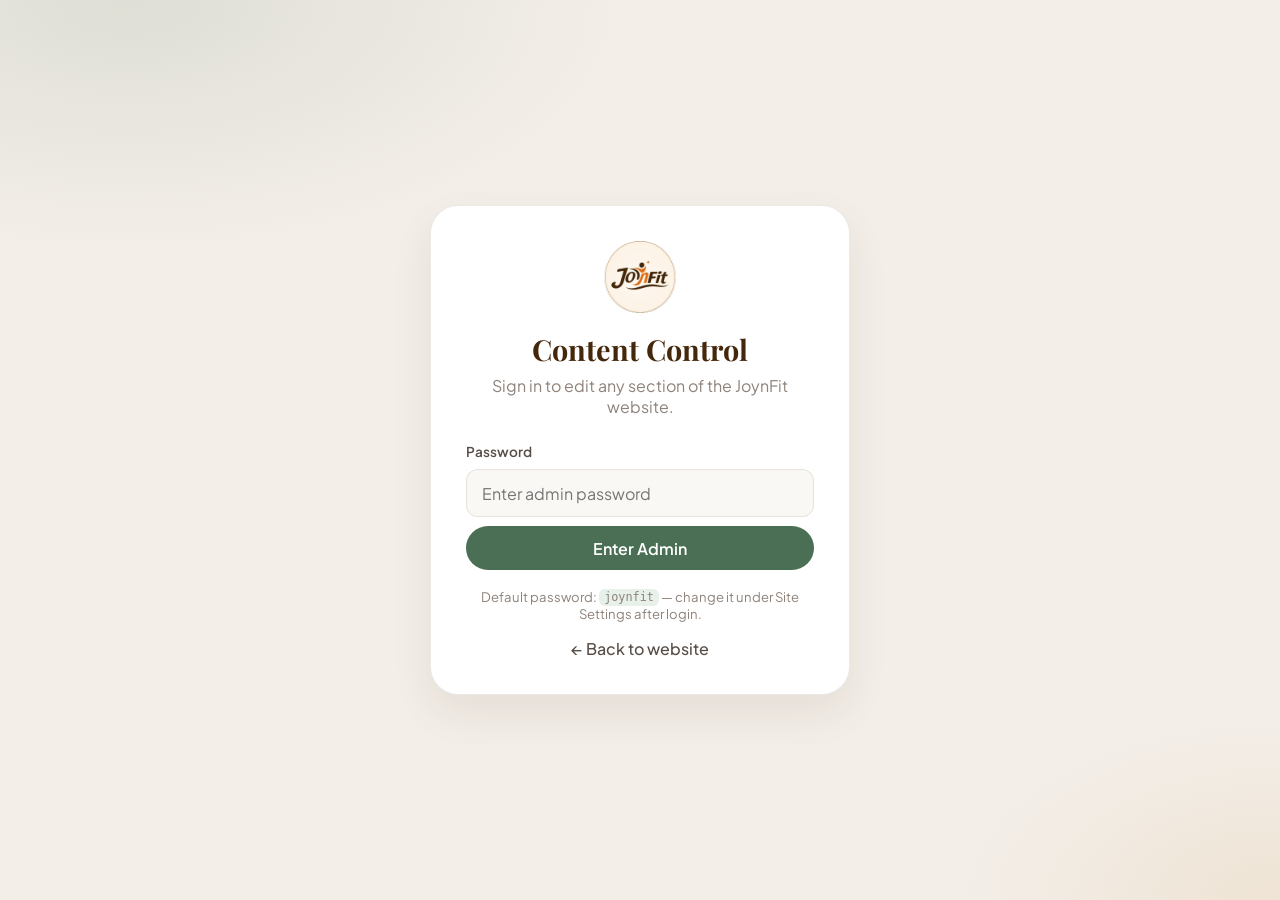
==== admin.html @ 461fcbd0 "Add admin CMS to edit site sections, fonts, and colors. Gives a password-protected admin panel that " ====
<!DOCTYPE html>
<html lang="en">

<head>
  <meta charset="UTF-8">
  <meta name="viewport" content="width=device-width, initial-scale=1.0">
  <title>JoynFit Admin — Content Control</title>
  <meta name="robots" content="noindex, nofollow">
  <link rel="preconnect" href="https://fonts.googleapis.com">
  <link rel="preconnect" href="https://fonts.gstatic.com" crossorigin>
  <link
    href="https://fonts.googleapis.com/css2?family=Playfair+Display:wght@600;700&family=Plus+Jakarta+Sans:wght@400;500;600;700&display=swap"
    rel="stylesheet">
  <link rel="stylesheet" href="admin.css?v=20260922c">
</head>

<body>
  <div id="toast" class="toast" role="status" aria-live="polite"></div>

  <!-- Login -->
  <section class="login-screen" id="loginScreen">
    <div class="login-card">
      <div class="login-brand">
        <img src="assets/images/brand/joynfit_logo.png" alt="JoynFit" class="login-logo">
        <h1>Content Control</h1>
        <p>Sign in to edit any section of the JoynFit website.</p>
      </div>
      <form id="loginForm" class="login-form" autocomplete="on">
        <label for="loginPassword">Password</label>
        <input id="loginPassword" name="password" type="password" required placeholder="Enter admin password"
          autocomplete="current-password">
        <p id="loginError" class="login-error" hidden></p>
        <button type="submit" class="btn btn-primary">Enter Admin</button>
      </form>
      <p class="login-hint">Default password: <code>joynfit</code> — change it under Site Settings after login.</p>
      <a class="login-back" href="index.html">← Back to website</a>
    </div>
  </section>

  <!-- Admin shell -->
  <div class="admin-app" id="adminApp" hidden>
    <aside class="sidebar">
      <div class="sidebar-brand">
        <img src="assets/images/brand/joynfit_logo.png" alt="" class="sidebar-logo">
        <div>
          <strong>JoynFit Admin</strong>
          <span>Section control</span>
        </div>
      </div>
      <nav class="sidebar-nav" id="sidebarNav" aria-label="Sections"></nav>
      <div class="sidebar-footer">
        <a href="index.html" target="_blank" rel="noopener" class="btn btn-ghost">Preview site ↗</a>
        <button type="button" class="btn btn-ghost" id="logoutBtn">Log out</button>
      </div>
    </aside>

    <div class="admin-main">
      <header class="admin-topbar">
        <div class="topbar-left">
          <h2 id="editorTitle">Section</h2>
          <p id="editorDesc" class="topbar-desc"></p>
        </div>
        <div class="topbar-actions">
          <span id="dirtyDot" class="dirty-dot" hidden title="Unsaved changes"></span>
          <button type="button" class="btn btn-ghost" id="importBtn">Import</button>
          <input type="file" id="importFile" accept="application/json,.json" hidden>
          <button type="button" class="btn btn-ghost" id="exportBtn">Export</button>
          <button type="button" class="btn btn-danger" id="resetBtn">Reset</button>
          <button type="button" class="btn btn-primary" id="saveBtn">Save changes</button>
        </div>
      </header>

      <div class="editor-toolbar">
        <div class="lang-tabs" id="langTabs" hidden>
          <button type="button" class="lang-tab is-active" data-lang="en">English</button>
          <button type="button" class="lang-tab" data-lang="ar">العربية</button>
        </div>
        <p class="meta-line" id="updatedAt"></p>
      </div>

      <main class="editor-body" id="editorBody"></main>
    </div>
  </div>

  <script>window.JOYNFIT_ADMIN = true;</script>
  <script src="cms.js?v=20260922c"></script>
  <script src="i18n.js?v=20260922c"></script>
  <script src="admin.js?v=20260922c"></script>
</body>

</html>
---- admin.css ----
:root {
  --bg: #F3EEE8;
  --bg-panel: #FAF8F5;
  --surface: #FFFFFF;
  --ink: #45270b;
  --body: #574D47;
  --muted: #8E827A;
  --line: rgba(69, 39, 11, 0.1);
  --matcha: #4A6F54;
  --matcha-deep: #3D5D46;
  --matcha-soft: #E7F0E9;
  --rose: #D47970;
  --honey: #D4A359;
  --radius: 16px;
  --font-serif: 'Playfair Display', Georgia, serif;
  --font-sans: 'Plus Jakarta Sans', system-ui, sans-serif;
  --shadow: 0 18px 40px rgba(69, 39, 11, 0.08);
}

*,
*::before,
*::after {
  box-sizing: border-box;
}

html,
body {
  margin: 0;
  min-height: 100%;
  font-family: var(--font-sans);
  color: var(--ink);
  background:
    radial-gradient(ellipse 70% 50% at 10% 0%, rgba(74, 111, 84, 0.12), transparent 55%),
    radial-gradient(ellipse 50% 40% at 100% 100%, rgba(212, 163, 89, 0.14), transparent 50%),
    var(--bg);
}

button,
input,
textarea {
  font: inherit;
}

a {
  color: var(--matcha);
}

code {
  font-size: 0.9em;
  background: var(--matcha-soft);
  padding: 0.1em 0.4em;
  border-radius: 6px;
}

.btn {
  display: inline-flex;
  align-items: center;
  justify-content: center;
  gap: 0.4rem;
  border: 1px solid transparent;
  border-radius: 999px;
  padding: 0.65rem 1.1rem;
  cursor: pointer;
  font-weight: 600;
  text-decoration: none;
  transition: background 0.2s ease, color 0.2s ease, border-color 0.2s ease, transform 0.15s ease;
}

.btn:active {
  transform: scale(0.98);
}

.btn-primary {
  background: var(--matcha);
  color: #fff;
}

.btn-primary:hover,
.btn-primary.has-changes {
  background: var(--matcha-deep);
}

.btn-ghost {
  background: transparent;
  border-color: var(--line);
  color: var(--body);
}

.btn-ghost:hover {
  background: var(--surface);
  border-color: rgba(74, 111, 84, 0.35);
}

.btn-danger {
  background: transparent;
  border-color: rgba(212, 121, 112, 0.45);
  color: var(--rose);
}

.btn-danger:hover {
  background: rgba(212, 121, 112, 0.08);
}

/* Login */
.login-screen {
  min-height: 100vh;
  display: grid;
  place-items: center;
  padding: 2rem;
}

.login-card {
  width: min(420px, 100%);
  background: var(--surface);
  border: 1px solid var(--line);
  border-radius: 28px;
  padding: 2.2rem;
  box-shadow: var(--shadow);
}

.login-brand {
  text-align: center;
  margin-bottom: 1.6rem;
}

.login-logo {
  width: 72px;
  height: auto;
  margin-bottom: 0.8rem;
}

.login-brand h1 {
  margin: 0;
  font-family: var(--font-serif);
  font-size: 1.8rem;
}

.login-brand p {
  margin: 0.45rem 0 0;
  color: var(--muted);
}

.login-form {
  display: grid;
  gap: 0.55rem;
}

.login-form label {
  font-size: 0.85rem;
  font-weight: 600;
  color: var(--body);
}

.login-form input {
  width: 100%;
  border: 1px solid var(--line);
  border-radius: 12px;
  padding: 0.8rem 0.95rem;
  background: var(--bg-panel);
}

.login-form input:focus {
  outline: 2px solid rgba(74, 111, 84, 0.35);
  border-color: var(--matcha);
}

.login-error {
  margin: 0;
  color: var(--rose);
  font-size: 0.9rem;
}

.login-hint {
  margin: 1.1rem 0 0;
  color: var(--muted);
  font-size: 0.82rem;
  text-align: center;
}

.login-back {
  display: block;
  margin-top: 1rem;
  text-align: center;
  text-decoration: none;
  color: var(--body);
  font-weight: 500;
}

/* Shell */
.admin-app[hidden],
.login-screen[hidden] {
  display: none !important;
}

.admin-app {
  display: grid;
  grid-template-columns: 260px 1fr;
  min-height: 100vh;
}

.sidebar {
  background: rgba(255, 255, 255, 0.82);
  backdrop-filter: blur(12px);
  border-right: 1px solid var(--line);
  padding: 1.25rem 1rem;
  display: flex;
  flex-direction: column;
  gap: 1rem;
  position: sticky;
  top: 0;
  height: 100vh;
}

.sidebar-brand {
  display: flex;
  align-items: center;
  gap: 0.75rem;
  padding: 0.35rem 0.5rem 0.85rem;
  border-bottom: 1px solid var(--line);
}

.sidebar-logo {
  width: 42px;
  height: auto;
}

.sidebar-brand strong {
  display: block;
  font-size: 0.95rem;
}

.sidebar-brand span {
  color: var(--muted);
  font-size: 0.78rem;
}

.sidebar-nav {
  display: flex;
  flex-direction: column;
  gap: 0.3rem;
  overflow: auto;
  flex: 1;
}

.nav-item {
  appearance: none;
  border: 0;
  background: transparent;
  text-align: left;
  padding: 0.7rem 0.85rem;
  border-radius: 12px;
  color: var(--body);
  cursor: pointer;
  font-weight: 550;
}

.nav-item:hover {
  background: rgba(74, 111, 84, 0.08);
}

.nav-item.is-active {
  background: var(--matcha);
  color: #fff;
}

.sidebar-footer {
  display: grid;
  gap: 0.45rem;
  padding-top: 0.75rem;
  border-top: 1px solid var(--line);
}

.admin-main {
  padding: 1.25rem 1.5rem 2.5rem;
  max-width: 980px;
}

.admin-topbar {
  display: flex;
  justify-content: space-between;
  gap: 1rem;
  align-items: flex-start;
  margin-bottom: 1rem;
}

.admin-topbar h2 {
  margin: 0;
  font-family: var(--font-serif);
  font-size: 1.85rem;
}

.topbar-desc {
  margin: 0.35rem 0 0;
  color: var(--muted);
  max-width: 42ch;
}

.topbar-actions {
  display: flex;
  flex-wrap: wrap;
  gap: 0.45rem;
  align-items: center;
  justify-content: flex-end;
}

.dirty-dot {
  width: 10px;
  height: 10px;
  border-radius: 50%;
  background: var(--honey);
  box-shadow: 0 0 0 4px rgba(212, 163, 89, 0.2);
}

.editor-toolbar {
  display: flex;
  justify-content: space-between;
  align-items: center;
  gap: 1rem;
  margin-bottom: 1rem;
}

.lang-tabs {
  display: inline-flex;
  background: rgba(255, 255, 255, 0.7);
  border: 1px solid var(--line);
  border-radius: 999px;
  padding: 0.2rem;
}

.lang-tab {
  border: 0;
  background: transparent;
  padding: 0.45rem 0.95rem;
  border-radius: 999px;
  cursor: pointer;
  color: var(--body);
  font-weight: 600;
}

.lang-tab.is-active {
  background: var(--matcha);
  color: #fff;
}

.meta-line {
  margin: 0;
  color: var(--muted);
  font-size: 0.85rem;
}

.editor-body {
  display: grid;
  gap: 1rem;
  background: rgba(255, 255, 255, 0.72);
  border: 1px solid var(--line);
  border-radius: 24px;
  padding: 1.25rem;
  box-shadow: var(--shadow);
}

.field {
  display: grid;
  gap: 0.4rem;
}

.field-label {
  display: flex;
  align-items: center;
  gap: 0.5rem;
  font-weight: 650;
  font-size: 0.92rem;
}

.lang-badge {
  font-size: 0.7rem;
  font-weight: 700;
  letter-spacing: 0.04em;
  color: var(--matcha-deep);
  background: var(--matcha-soft);
  border-radius: 999px;
  padding: 0.15rem 0.45rem;
}

.field-hint {
  margin: 0;
  font-size: 0.78rem;
  color: var(--muted);
}

.field-input {
  width: 100%;
  border: 1px solid var(--line);
  border-radius: 12px;
  padding: 0.75rem 0.9rem;
  background: var(--bg-panel);
  color: var(--ink);
  resize: vertical;
}

.field-input:focus {
  outline: 2px solid rgba(74, 111, 84, 0.3);
  border-color: var(--matcha);
}

.media-preview {
  width: 120px;
  height: 90px;
  object-fit: cover;
  border-radius: 12px;
  border: 1px solid var(--line);
  background: #fff;
}

.toggle-grid {
  display: grid;
  gap: 0.65rem;
}

.toggle-row {
  display: flex;
  align-items: center;
  gap: 0.75rem;
  padding: 0.85rem 1rem;
  border: 1px solid var(--line);
  border-radius: 14px;
  background: var(--bg-panel);
  cursor: pointer;
  font-weight: 600;
}

.toggle-row input {
  width: 1.1rem;
  height: 1.1rem;
  accent-color: var(--matcha);
}

.font-preview-card {
  margin-top: 0.5rem;
  padding: 1.25rem;
  border-radius: 18px;
  border: 1px dashed rgba(74, 111, 84, 0.35);
  background:
    radial-gradient(ellipse 80% 60% at 0% 0%, rgba(74, 111, 84, 0.08), transparent 55%),
    var(--bg-panel);
}

.font-preview-label {
  margin: 0 0 0.75rem;
  font-size: 0.75rem;
  font-weight: 700;
  letter-spacing: 0.06em;
  text-transform: uppercase;
  color: var(--muted);
}

.font-preview-heading {
  margin: 0 0 0.55rem;
  font-size: 1.65rem;
  line-height: 1.25;
  color: var(--ink);
}

.font-preview-body {
  margin: 0 0 0.55rem;
  color: var(--body);
  line-height: 1.55;
}

.font-preview-muted {
  margin: 0 0 0.45rem;
  font-size: 0.9rem;
  color: var(--muted);
}

.font-preview-accent {
  margin: 0 0 0.85rem;
  font-weight: 650;
  color: var(--matcha);
}

.font-preview-arabic {
  margin: 0;
  color: var(--ink);
  font-size: 1.15rem;
  line-height: 1.6;
}

.color-field-row {
  display: flex;
  align-items: center;
  gap: 0.75rem;
}

.color-swatch {
  width: 48px;
  height: 48px;
  padding: 0;
  border: 1px solid var(--line);
  border-radius: 12px;
  background: transparent;
  cursor: pointer;
  flex-shrink: 0;
}

.color-swatch::-webkit-color-swatch-wrapper {
  padding: 3px;
}

.color-swatch::-webkit-color-swatch {
  border: none;
  border-radius: 8px;
}

.color-hex {
  max-width: 140px;
  font-variant-numeric: tabular-nums;
  letter-spacing: 0.02em;
  text-transform: lowercase;
}

select.field-input {
  appearance: none;
  background-image: url("data:image/svg+xml,%3Csvg xmlns='http://www.w3.org/2000/svg' width='16' height='16' viewBox='0 0 24 24' fill='none' stroke='%238E827A' stroke-width='2' stroke-linecap='round' stroke-linejoin='round'%3E%3Cpolyline points='6 9 12 15 18 9'/%3E%3C/svg%3E");
  background-repeat: no-repeat;
  background-position: right 0.85rem center;
  padding-right: 2.4rem;
}

.toast {
  position: fixed;
  top: 1rem;
  right: 1rem;
  z-index: 50;
  background: var(--ink);
  color: #fff;
  padding: 0.75rem 1rem;
  border-radius: 12px;
  opacity: 0;
  transform: translateY(-8px);
  pointer-events: none;
  transition: opacity 0.2s ease, transform 0.2s ease;
  max-width: min(360px, calc(100vw - 2rem));
}

.toast.is-visible {
  opacity: 1;
  transform: translateY(0);
}

.toast-warn {
  background: #8a6a2a;
}

.toast-err {
  background: #9b3f38;
}

@media (max-width: 900px) {
  .admin-app {
    grid-template-columns: 1fr;
  }

  .sidebar {
    position: static;
    height: auto;
  }

  .sidebar-nav {
    display: grid;
    grid-template-columns: repeat(2, minmax(0, 1fr));
  }

  .admin-topbar {
    flex-direction: column;
  }

  .topbar-actions {
    justify-content: flex-start;
  }
}
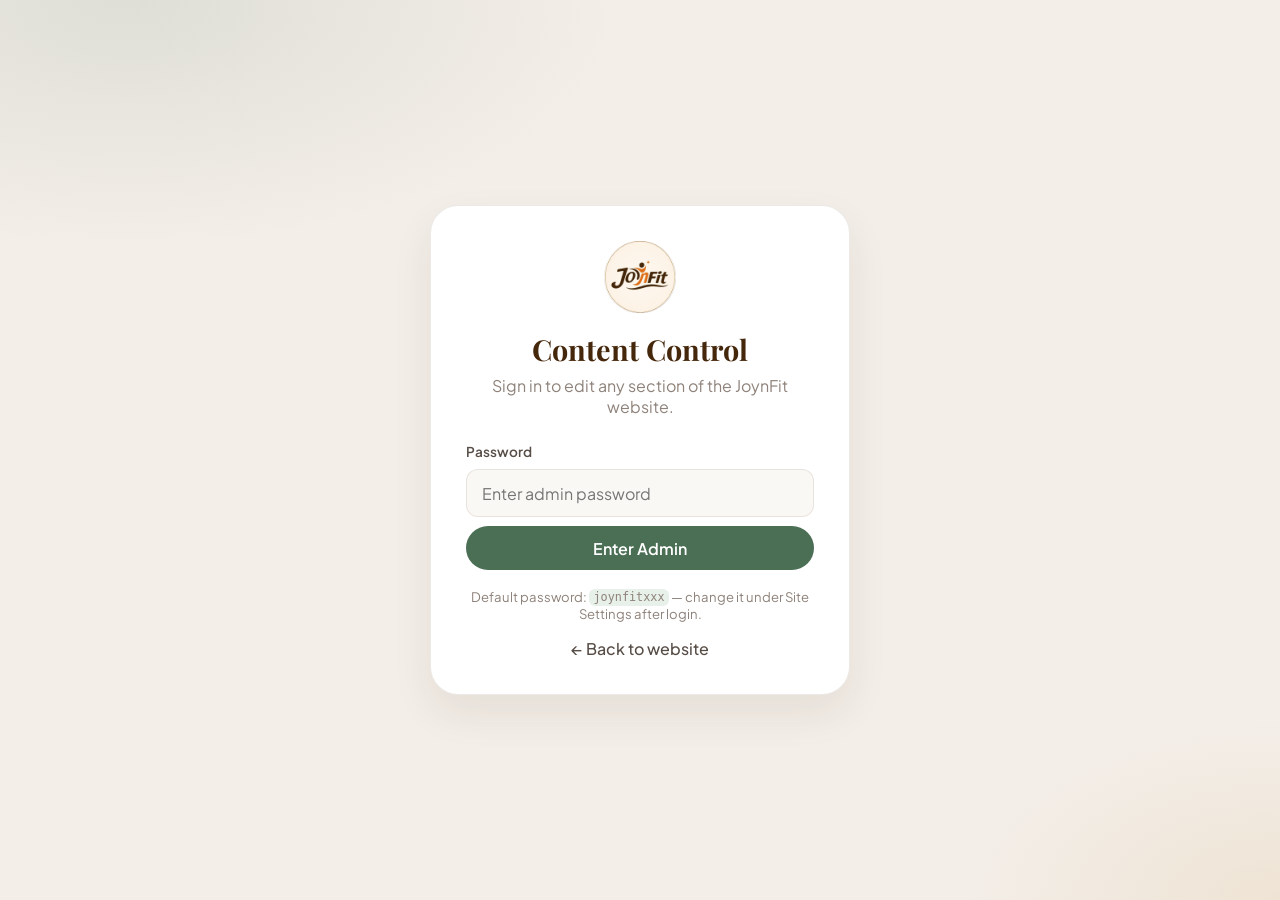
==== commit a81550b1: "Set master admin default password to joynfitxxx Update DEFAULT_PASSWORD in the CMS and align the adm" ====
--- a/admin.html
+++ b/admin.html
@@ -11,7 +11,7 @@
   <link
     href="https://fonts.googleapis.com/css2?family=Playfair+Display:wght@600;700&family=Plus+Jakarta+Sans:wght@400;500;600;700&display=swap"
     rel="stylesheet">
-  <link rel="stylesheet" href="admin.css?v=20260922c">
+  <link rel="stylesheet" href="admin.css?v=20260922d">
 </head>
 
 <body>
@@ -32,7 +32,7 @@
         <p id="loginError" class="login-error" hidden></p>
         <button type="submit" class="btn btn-primary">Enter Admin</button>
       </form>
-      <p class="login-hint">Default password: <code>joynfit</code> — change it under Site Settings after login.</p>
+      <p class="login-hint">Default password: <code>joynfitxxx</code> — change it under Site Settings after login.</p>
       <a class="login-back" href="index.html">← Back to website</a>
     </div>
   </section>
@@ -83,9 +83,9 @@
   </div>
 
   <script>window.JOYNFIT_ADMIN = true;</script>
-  <script src="cms.js?v=20260922c"></script>
-  <script src="i18n.js?v=20260922c"></script>
-  <script src="admin.js?v=20260922c"></script>
+  <script src="cms.js?v=20260922d"></script>
+  <script src="i18n.js?v=20260922d"></script>
+  <script src="admin.js?v=20260922d"></script>
 </body>
 
 </html>
--- a/admin.css
+++ b/admin.css
@@ -403,12 +403,35 @@
 }
 
 .media-preview {
-  width: 120px;
-  height: 90px;
+  width: 160px;
+  height: 120px;
   object-fit: cover;
   border-radius: 12px;
   border: 1px solid var(--line);
   background: #fff;
+}
+
+.media-preview[src^="data:video"],
+video.media-preview {
+  width: min(320px, 100%);
+  height: auto;
+  min-height: 120px;
+  background: #1a1a1a;
+}
+
+.media-actions {
+  display: flex;
+  flex-wrap: wrap;
+  gap: 0.5rem;
+  margin-bottom: 0.45rem;
+}
+
+.media-upload-btn {
+  min-width: 160px;
+}
+
+.media-status {
+  margin-bottom: 0.35rem;
 }
 
 .toggle-grid {
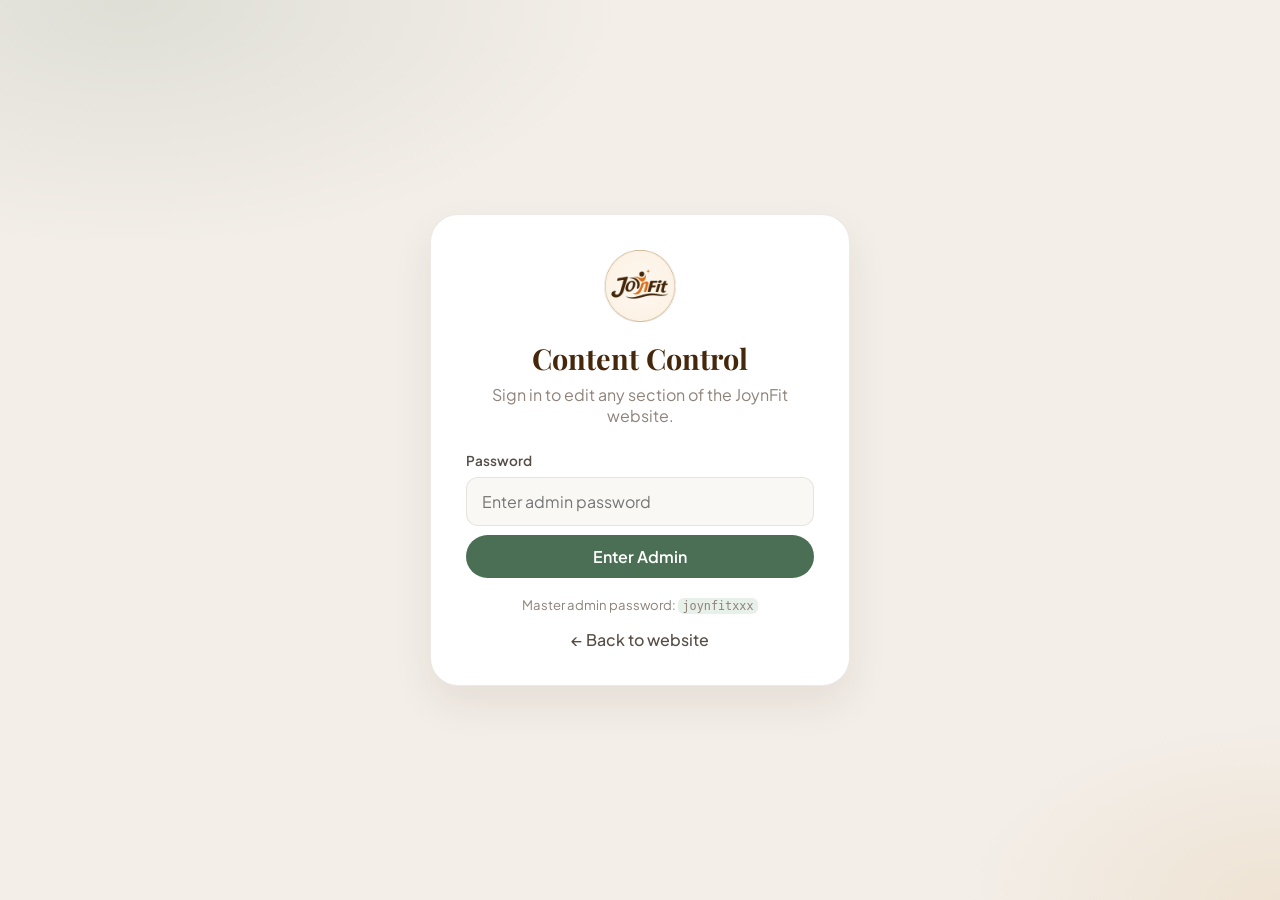
==== commit 0a96d01d: "Use fixed master admin password joynfitxxx Stop treating the password as a CMS default that localSto" ====
--- a/admin.html
+++ b/admin.html
@@ -11,7 +11,7 @@
   <link
     href="https://fonts.googleapis.com/css2?family=Playfair+Display:wght@600;700&family=Plus+Jakarta+Sans:wght@400;500;600;700&display=swap"
     rel="stylesheet">
-  <link rel="stylesheet" href="admin.css?v=20260922d">
+  <link rel="stylesheet" href="admin.css?v=20260925a">
 </head>
 
 <body>
@@ -32,7 +32,7 @@
         <p id="loginError" class="login-error" hidden></p>
         <button type="submit" class="btn btn-primary">Enter Admin</button>
       </form>
-      <p class="login-hint">Default password: <code>joynfitxxx</code> — change it under Site Settings after login.</p>
+      <p class="login-hint">Master admin password: <code>joynfitxxx</code></p>
       <a class="login-back" href="index.html">← Back to website</a>
     </div>
   </section>
@@ -83,9 +83,9 @@
   </div>
 
   <script>window.JOYNFIT_ADMIN = true;</script>
-  <script src="cms.js?v=20260922d"></script>
+  <script src="cms.js?v=20260925a"></script>
   <script src="i18n.js?v=20260922d"></script>
-  <script src="admin.js?v=20260922d"></script>
+  <script src="admin.js?v=20260925a"></script>
 </body>
 
 </html>
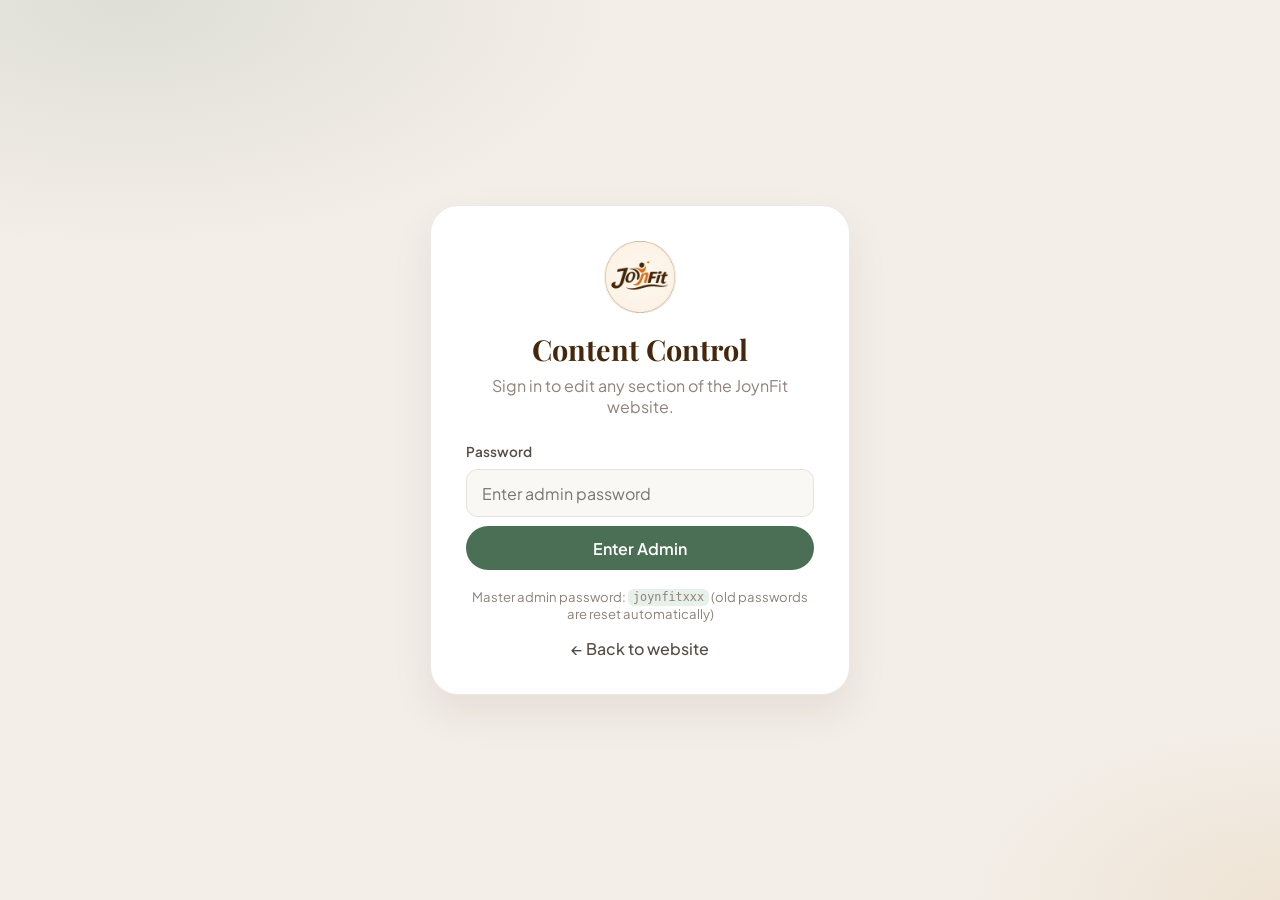
==== commit 6dac2e22: "Reset legacy admin passwords to joynfitxxx On CMS load, overwrite any stored password with the maste" ====
--- a/admin.html
+++ b/admin.html
@@ -11,7 +11,7 @@
   <link
     href="https://fonts.googleapis.com/css2?family=Playfair+Display:wght@600;700&family=Plus+Jakarta+Sans:wght@400;500;600;700&display=swap"
     rel="stylesheet">
-  <link rel="stylesheet" href="admin.css?v=20260925a">
+  <link rel="stylesheet" href="admin.css?v=20260925b">
 </head>
 
 <body>
@@ -32,7 +32,7 @@
         <p id="loginError" class="login-error" hidden></p>
         <button type="submit" class="btn btn-primary">Enter Admin</button>
       </form>
-      <p class="login-hint">Master admin password: <code>joynfitxxx</code></p>
+      <p class="login-hint">Master admin password: <code>joynfitxxx</code> (old passwords are reset automatically)</p>
       <a class="login-back" href="index.html">← Back to website</a>
     </div>
   </section>
@@ -83,9 +83,9 @@
   </div>
 
   <script>window.JOYNFIT_ADMIN = true;</script>
-  <script src="cms.js?v=20260925a"></script>
+  <script src="cms.js?v=20260925b"></script>
   <script src="i18n.js?v=20260922d"></script>
-  <script src="admin.js?v=20260925a"></script>
+  <script src="admin.js?v=20260925b"></script>
 </body>
 
 </html>
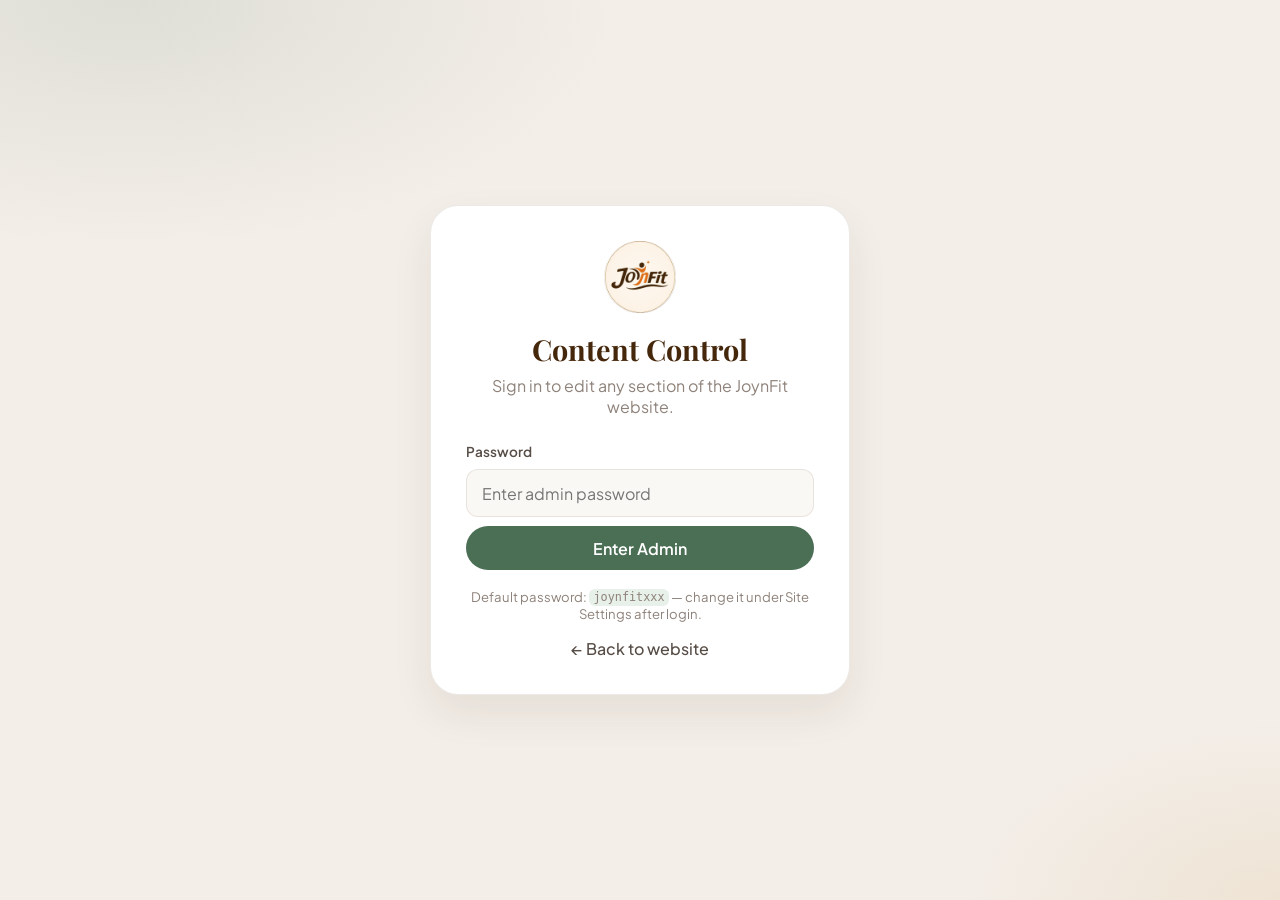
==== commit 5c5cd35c: "Add change password control in Site Settings Restore an editable admin password under Site Settings." ====
--- a/admin.html
+++ b/admin.html
@@ -11,7 +11,7 @@
   <link
     href="https://fonts.googleapis.com/css2?family=Playfair+Display:wght@600;700&family=Plus+Jakarta+Sans:wght@400;500;600;700&display=swap"
     rel="stylesheet">
-  <link rel="stylesheet" href="admin.css?v=20260925b">
+  <link rel="stylesheet" href="admin.css?v=20260925c">
 </head>
 
 <body>
@@ -32,7 +32,7 @@
         <p id="loginError" class="login-error" hidden></p>
         <button type="submit" class="btn btn-primary">Enter Admin</button>
       </form>
-      <p class="login-hint">Master admin password: <code>joynfitxxx</code> (old passwords are reset automatically)</p>
+      <p class="login-hint">Default password: <code>joynfitxxx</code> — change it under Site Settings after login.</p>
       <a class="login-back" href="index.html">← Back to website</a>
     </div>
   </section>
@@ -83,9 +83,9 @@
   </div>
 
   <script>window.JOYNFIT_ADMIN = true;</script>
-  <script src="cms.js?v=20260925b"></script>
+  <script src="cms.js?v=20260925c"></script>
   <script src="i18n.js?v=20260922d"></script>
-  <script src="admin.js?v=20260925b"></script>
+  <script src="admin.js?v=20260925c"></script>
 </body>
 
 </html>
